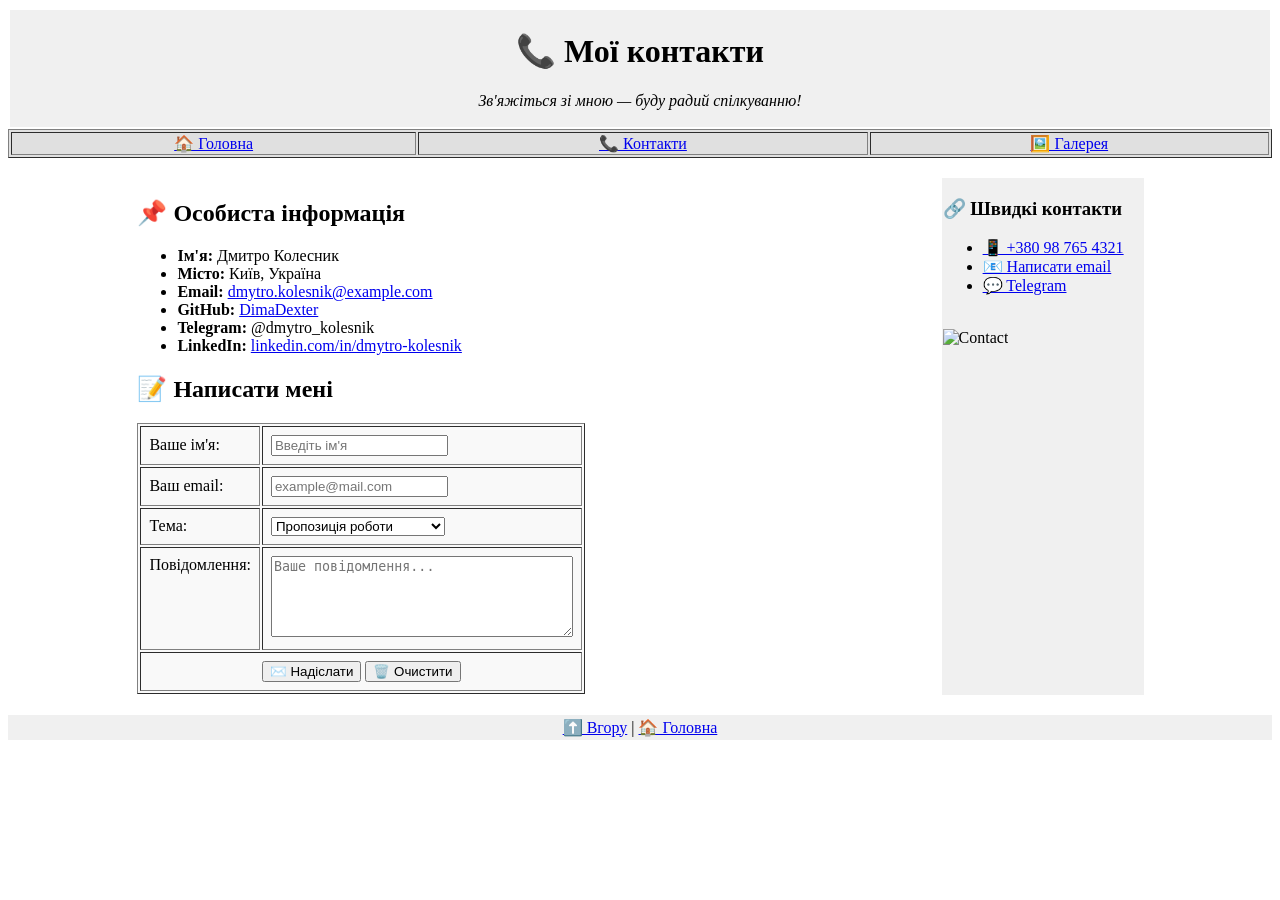
==== pages/contact.html @ ab18762d "Додано HTML сторінки та фото" ====
<!DOCTYPE html>
<html lang="uk">
<head>
    <meta charset="UTF-8">
    <title>Контакти - Дмитро Колесник</title>
</head>
<body>

    <table width="100%" border="0">
        <tr>
            <td align="center" bgcolor="#f0f0f0">
                <h1 id="page-title">📞 Мої контакти</h1>
                <p><em>Зв'яжіться зі мною — буду радий спілкуванню!</em></p>
            </td>
        </tr>
    </table>

    <!-- Навігація -->
    <table width="100%" border="1" bgcolor="#e0e0e0">
        <tr>
            <td align="center"><a href="../index.html">🏠 Головна</a></td>
            <td align="center"><a href="contact.html">📞 Контакти</a></td>
            <td align="center"><a href="gallery.html">🖼️ Галерея</a></td>
        </tr>
    </table>

    <br>

    <table width="80%" align="center" border="0">
        <tr>
            <td valign="top">
                <h2 class="contact-header">📌 Особиста інформація</h2>
                <ul id="personal-info">
                    <li><strong>Ім'я:</strong> Дмитро Колесник</li>
                    <li><strong>Місто:</strong> Київ, Україна</li>
                    <li><strong>Email:</strong> <a href="mailto:dmytro.kolesnik@example.com">dmytro.kolesnik@example.com</a></li>
                    <li><strong>GitHub:</strong> <a href="https://github.com/DimaDexter" target="_blank">DimaDexter</a></li>
                    <li><strong>Telegram:</strong> @dmytro_kolesnik</li>
                    <li><strong>LinkedIn:</strong> <a href="#">linkedin.com/in/dmytro-kolesnik</a></li>
                </ul>

                <h2 class="contact-header">📝 Написати мені</h2>
                <form id="contact-form" method="get">
                    <table border="1" cellpadding="8" bgcolor="#f9f9f9">
                        <tr>
                            <td><label for="name">Ваше ім'я:</label></td>
                            <td><input type="text" id="name" name="name" placeholder="Введіть ім'я" required></td>
                        </tr>
                        <tr>
                            <td><label for="email">Ваш email:</label></td>
                            <td><input type="email" id="email" name="email" placeholder="example@mail.com" required></td>
                        </tr>
                        <tr>
                            <td><label for="topic">Тема:</label></td>
                            <td>
                                <select id="topic" name="topic">
                                    <option value="job">Пропозиція роботи</option>
                                    <option value="project">Співпраця над проєктом</option>
                                    <option value="question">Питання</option>
                                    <option value="other">Інше</option>
                                </select>
                            </td>
                        </tr>
                        <tr>
                            <td valign="top"><label for="message">Повідомлення:</label></td>
                            <td><textarea id="message" name="message" rows="5" cols="35" placeholder="Ваше повідомлення..."></textarea></td>
                        </tr>
                        <tr>
                            <td colspan="2" align="center">
                                <button type="submit" id="submit-btn">✉️ Надіслати</button>
                                <button type="reset">🗑️ Очистити</button>
                            </td>
                        </tr>
                    </table>
                </form>
            </td>

            <!-- Бокова колонка з контактами -->
            <td width="200" valign="top" bgcolor="#f0f0f0">
                <h3 class="sidebar-title">🔗 Швидкі контакти</h3>
                <ul id="quick-contacts">
                    <li><a href="tel:+380987654321">📱 +380 98 765 4321</a></li>
                    <li><a href="mailto:dmytro.kolesnik@example.com">📧 Написати email</a></li>
                    <li><a href="https://t.me/dmytro_kolesnik" target="_blank">💬 Telegram</a></li>
                </ul>
                <br>
                <img src="../photo/contact-icon.jpg" alt="Contact" width="150">
            </td>
        </tr>
    </table>

    <br>
    <table width="100%" border="0" bgcolor="#f0f0f0">
        <tr>
            <td align="center">
                <a href="#page-title">⬆️ Вгору</a> | <a href="../index.html">🏠 Головна</a>
            </td>
        </tr>
    </table>

</body>
</html>
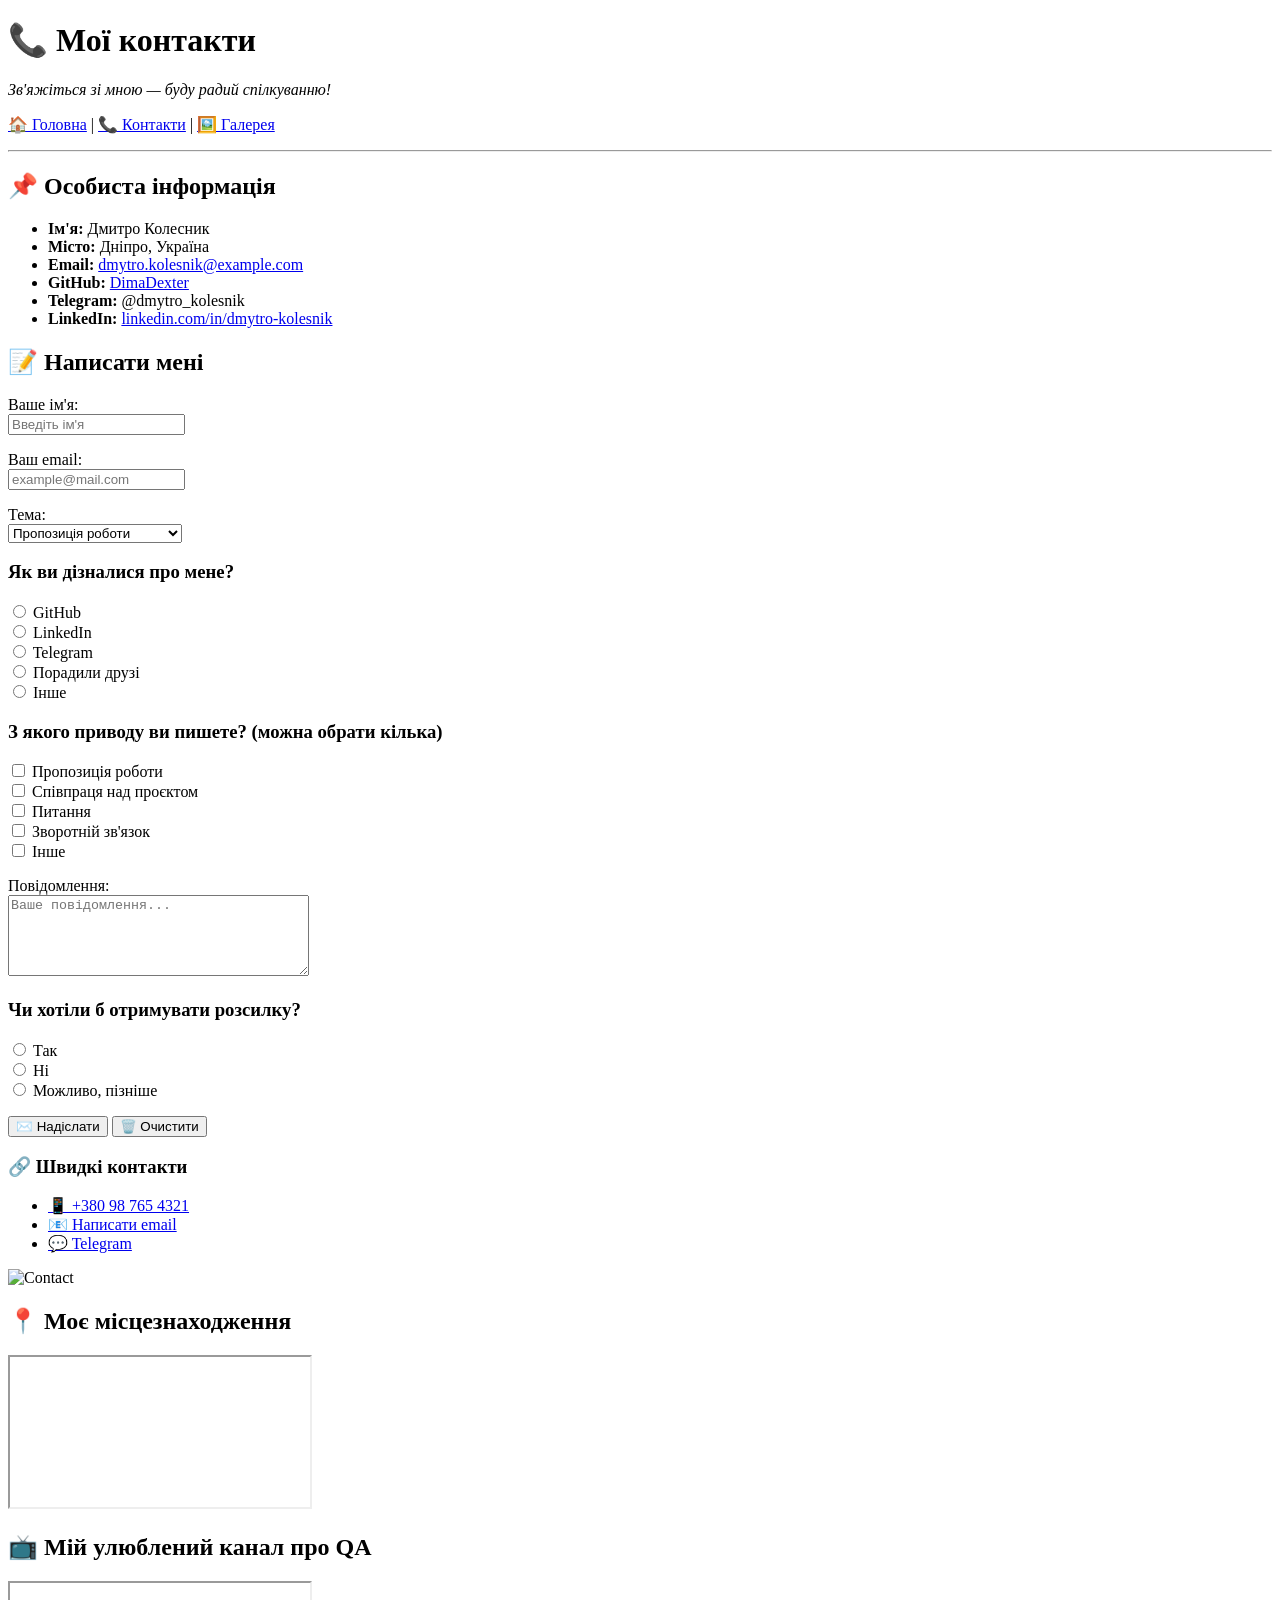
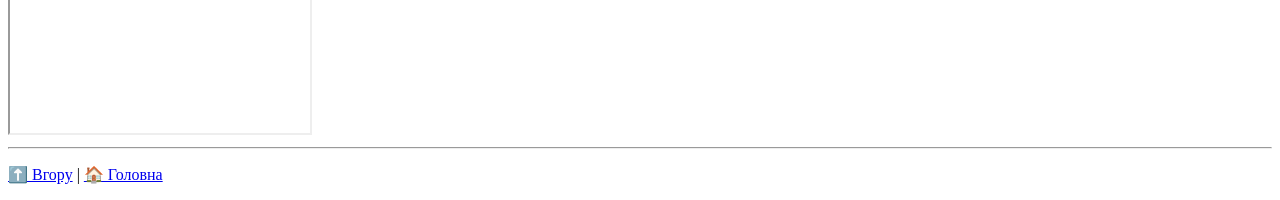
==== commit 8c2d0dee: "Оновлено HTML файли: додано радіокнопки, чекбокси, iframe, карту Дніпра" ====
--- a/pages/contact.html
+++ b/pages/contact.html
@@ -6,97 +6,101 @@
 </head>
 <body>
 
-    <table width="100%" border="0">
-        <tr>
-            <td align="center" bgcolor="#f0f0f0">
-                <h1 id="page-title">📞 Мої контакти</h1>
-                <p><em>Зв'яжіться зі мною — буду радий спілкуванню!</em></p>
-            </td>
-        </tr>
-    </table>
+    <h1>📞 Мої контакти</h1>
+    <p><em>Зв'яжіться зі мною — буду радий спілкуванню!</em></p>
 
-    <!-- Навігація -->
-    <table width="100%" border="1" bgcolor="#e0e0e0">
-        <tr>
-            <td align="center"><a href="../index.html">🏠 Головна</a></td>
-            <td align="center"><a href="contact.html">📞 Контакти</a></td>
-            <td align="center"><a href="gallery.html">🖼️ Галерея</a></td>
-        </tr>
-    </table>
+    <p>
+        <a href="../index.html">🏠 Головна</a> |
+        <a href="contact.html">📞 Контакти</a> |
+        <a href="gallery.html">🖼️ Галерея</a>
+    </p>
 
-    <br>
+    <hr>
 
-    <table width="80%" align="center" border="0">
-        <tr>
-            <td valign="top">
-                <h2 class="contact-header">📌 Особиста інформація</h2>
-                <ul id="personal-info">
-                    <li><strong>Ім'я:</strong> Дмитро Колесник</li>
-                    <li><strong>Місто:</strong> Київ, Україна</li>
-                    <li><strong>Email:</strong> <a href="mailto:dmytro.kolesnik@example.com">dmytro.kolesnik@example.com</a></li>
-                    <li><strong>GitHub:</strong> <a href="https://github.com/DimaDexter" target="_blank">DimaDexter</a></li>
-                    <li><strong>Telegram:</strong> @dmytro_kolesnik</li>
-                    <li><strong>LinkedIn:</strong> <a href="#">linkedin.com/in/dmytro-kolesnik</a></li>
-                </ul>
+    <h2>📌 Особиста інформація</h2>
+    <ul>
+        <li><strong>Ім'я:</strong> Дмитро Колесник</li>
+        <li><strong>Місто:</strong> Дніпро, Україна</li>
+        <li><strong>Email:</strong> <a href="mailto:dmytro.kolesnik@example.com">dmytro.kolesnik@example.com</a></li>
+        <li><strong>GitHub:</strong> <a href="https://github.com/DimaDexter" target="_blank">DimaDexter</a></li>
+        <li><strong>Telegram:</strong> @dmytro_kolesnik</li>
+        <li><strong>LinkedIn:</strong> <a href="#">linkedin.com/in/dmytro-kolesnik</a></li>
+    </ul>
 
-                <h2 class="contact-header">📝 Написати мені</h2>
-                <form id="contact-form" method="get">
-                    <table border="1" cellpadding="8" bgcolor="#f9f9f9">
-                        <tr>
-                            <td><label for="name">Ваше ім'я:</label></td>
-                            <td><input type="text" id="name" name="name" placeholder="Введіть ім'я" required></td>
-                        </tr>
-                        <tr>
-                            <td><label for="email">Ваш email:</label></td>
-                            <td><input type="email" id="email" name="email" placeholder="example@mail.com" required></td>
-                        </tr>
-                        <tr>
-                            <td><label for="topic">Тема:</label></td>
-                            <td>
-                                <select id="topic" name="topic">
-                                    <option value="job">Пропозиція роботи</option>
-                                    <option value="project">Співпраця над проєктом</option>
-                                    <option value="question">Питання</option>
-                                    <option value="other">Інше</option>
-                                </select>
-                            </td>
-                        </tr>
-                        <tr>
-                            <td valign="top"><label for="message">Повідомлення:</label></td>
-                            <td><textarea id="message" name="message" rows="5" cols="35" placeholder="Ваше повідомлення..."></textarea></td>
-                        </tr>
-                        <tr>
-                            <td colspan="2" align="center">
-                                <button type="submit" id="submit-btn">✉️ Надіслати</button>
-                                <button type="reset">🗑️ Очистити</button>
-                            </td>
-                        </tr>
-                    </table>
-                </form>
-            </td>
+    <h2>📝 Написати мені</h2>
+    <form method="get">
+        <p>
+            <label for="name">Ваше ім'я:</label><br>
+            <input type="text" name="name" placeholder="Введіть ім'я" required>
+        </p>
+        <p>
+            <label for="email">Ваш email:</label><br>
+            <input type="email" name="email" placeholder="example@mail.com" required>
+        </p>
+        <p>
+            <label for="topic">Тема:</label><br>
+            <select name="topic">
+                <option value="job">Пропозиція роботи</option>
+                <option value="project">Співпраця над проєктом</option>
+                <option value="question">Питання</option>
+                <option value="other">Інше</option>
+            </select>
+        </p>
 
-            <!-- Бокова колонка з контактами -->
-            <td width="200" valign="top" bgcolor="#f0f0f0">
-                <h3 class="sidebar-title">🔗 Швидкі контакти</h3>
-                <ul id="quick-contacts">
-                    <li><a href="tel:+380987654321">📱 +380 98 765 4321</a></li>
-                    <li><a href="mailto:dmytro.kolesnik@example.com">📧 Написати email</a></li>
-                    <li><a href="https://t.me/dmytro_kolesnik" target="_blank">💬 Telegram</a></li>
-                </ul>
-                <br>
-                <img src="../photo/contact-icon.jpg" alt="Contact" width="150">
-            </td>
-        </tr>
-    </table>
+        <h3>Як ви дізналися про мене?</h3>
+        <p>
+            <input type="radio" name="how_know" value="github"> GitHub<br>
+            <input type="radio" name="how_know" value="linkedin"> LinkedIn<br>
+            <input type="radio" name="how_know" value="telegram"> Telegram<br>
+            <input type="radio" name="how_know" value="friend"> Порадили друзі<br>
+            <input type="radio" name="how_know" value="other"> Інше
+        </p>
 
-    <br>
-    <table width="100%" border="0" bgcolor="#f0f0f0">
-        <tr>
-            <td align="center">
-                <a href="#page-title">⬆️ Вгору</a> | <a href="../index.html">🏠 Головна</a>
-            </td>
-        </tr>
-    </table>
+        <h3>З якого приводу ви пишете? (можна обрати кілька)</h3>
+        <p>
+            <input type="checkbox" name="reason" value="job"> Пропозиція роботи<br>
+            <input type="checkbox" name="reason" value="project"> Співпраця над проєктом<br>
+            <input type="checkbox" name="reason" value="question"> Питання<br>
+            <input type="checkbox" name="reason" value="feedback"> Зворотній зв'язок<br>
+            <input type="checkbox" name="reason" value="other"> Інше
+        </p>
+
+        <p>
+            <label for="message">Повідомлення:</label><br>
+            <textarea name="message" rows="5" cols="35" placeholder="Ваше повідомлення..."></textarea>
+        </p>
+
+        <h3>Чи хотіли б отримувати розсилку?</h3>
+        <p>
+            <input type="radio" name="newsletter" value="yes"> Так<br>
+            <input type="radio" name="newsletter" value="no"> Ні<br>
+            <input type="radio" name="newsletter" value="later"> Можливо, пізніше
+        </p>
+
+        <p>
+            <button type="submit">✉️ Надіслати</button>
+            <button type="reset">🗑️ Очистити</button>
+        </p>
+    </form>
+
+    <h3>🔗 Швидкі контакти</h3>
+    <ul>
+        <li><a href="tel:+380987654321">📱 +380 98 765 4321</a></li>
+        <li><a href="mailto:dmytro.kolesnik@example.com">📧 Написати email</a></li>
+        <li><a href="https://t.me/dmytro_kolesnik" target="_blank">💬 Telegram</a></li>
+    </ul>
+
+    <img src="../photo/contact-icon.jpg" alt="Contact">
+
+    <h2>📍 Моє місцезнаходження</h2>
+    <iframe src="https://www.google.com/maps/embed?pb=!1m18!1m12!1m3!1d21170.80326709746!2d34.97348633906228!3d48.462208991289556!2m3!1f0!2f0!3f0!3m2!1i1024!2i768!4f13.1!3m3!1m2!1s0x40dbe303fd048d1d%3A0x7e1c0cc82ccd77f1!2z0JTQvdGW0L_RgNC-0L8sINCU0L3RltC_0YDQvtC_0LXRgtGA0L7QstGB0YzQutCwINC-0LHQu9Cw0YHRgtGMLCDQo9C60YDQsNGX0L3QsA!5e0!3m2!1suk!2sua!4v1710000000000!5m2!1suk!2sua" title="Карта Дніпра"></iframe>
+
+    <h2>📺 Мій улюблений канал про QA</h2>
+    <iframe src="https://www.youtube.com/embed/dQw4w9WgXcQ" title="QA YouTube канал"></iframe>
+
+    <hr>
+
+    <p><a href="#">⬆️ Вгору</a> | <a href="../index.html">🏠 Головна</a></p>
 
 </body>
 </html>
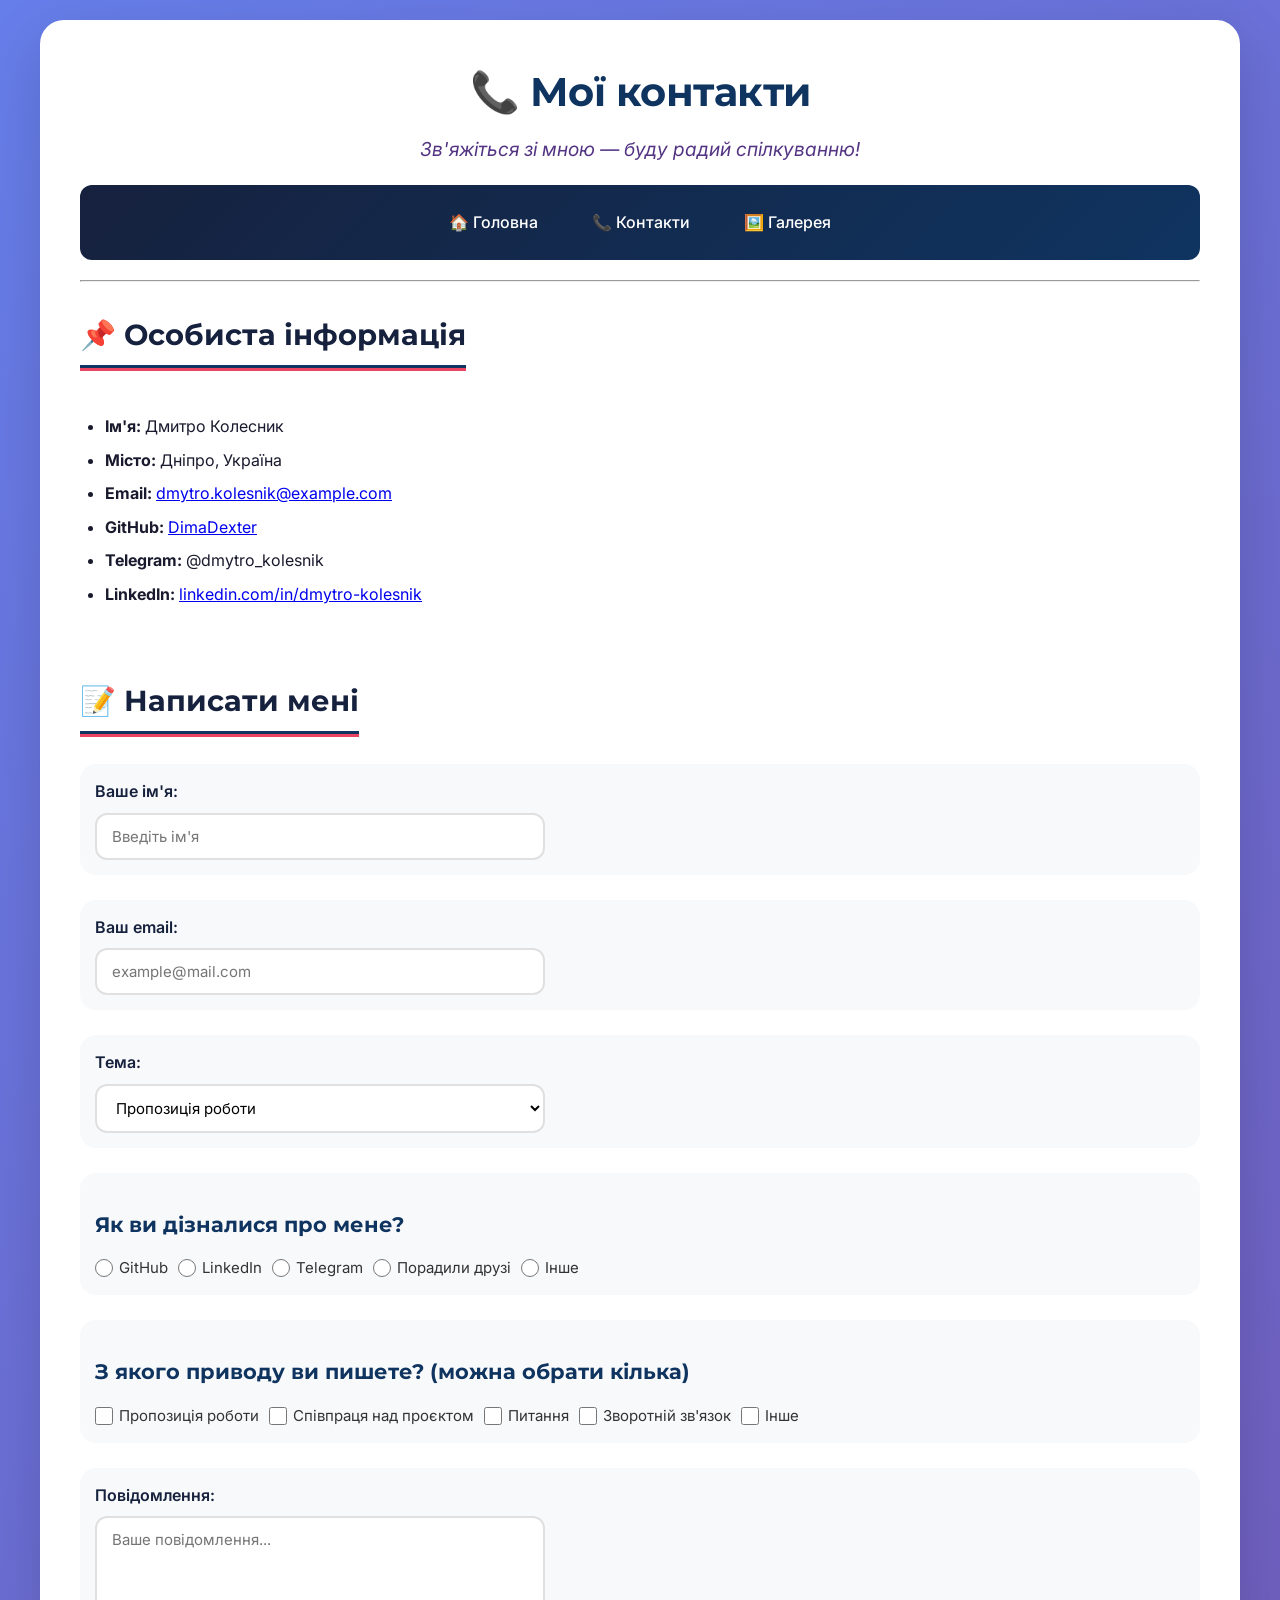
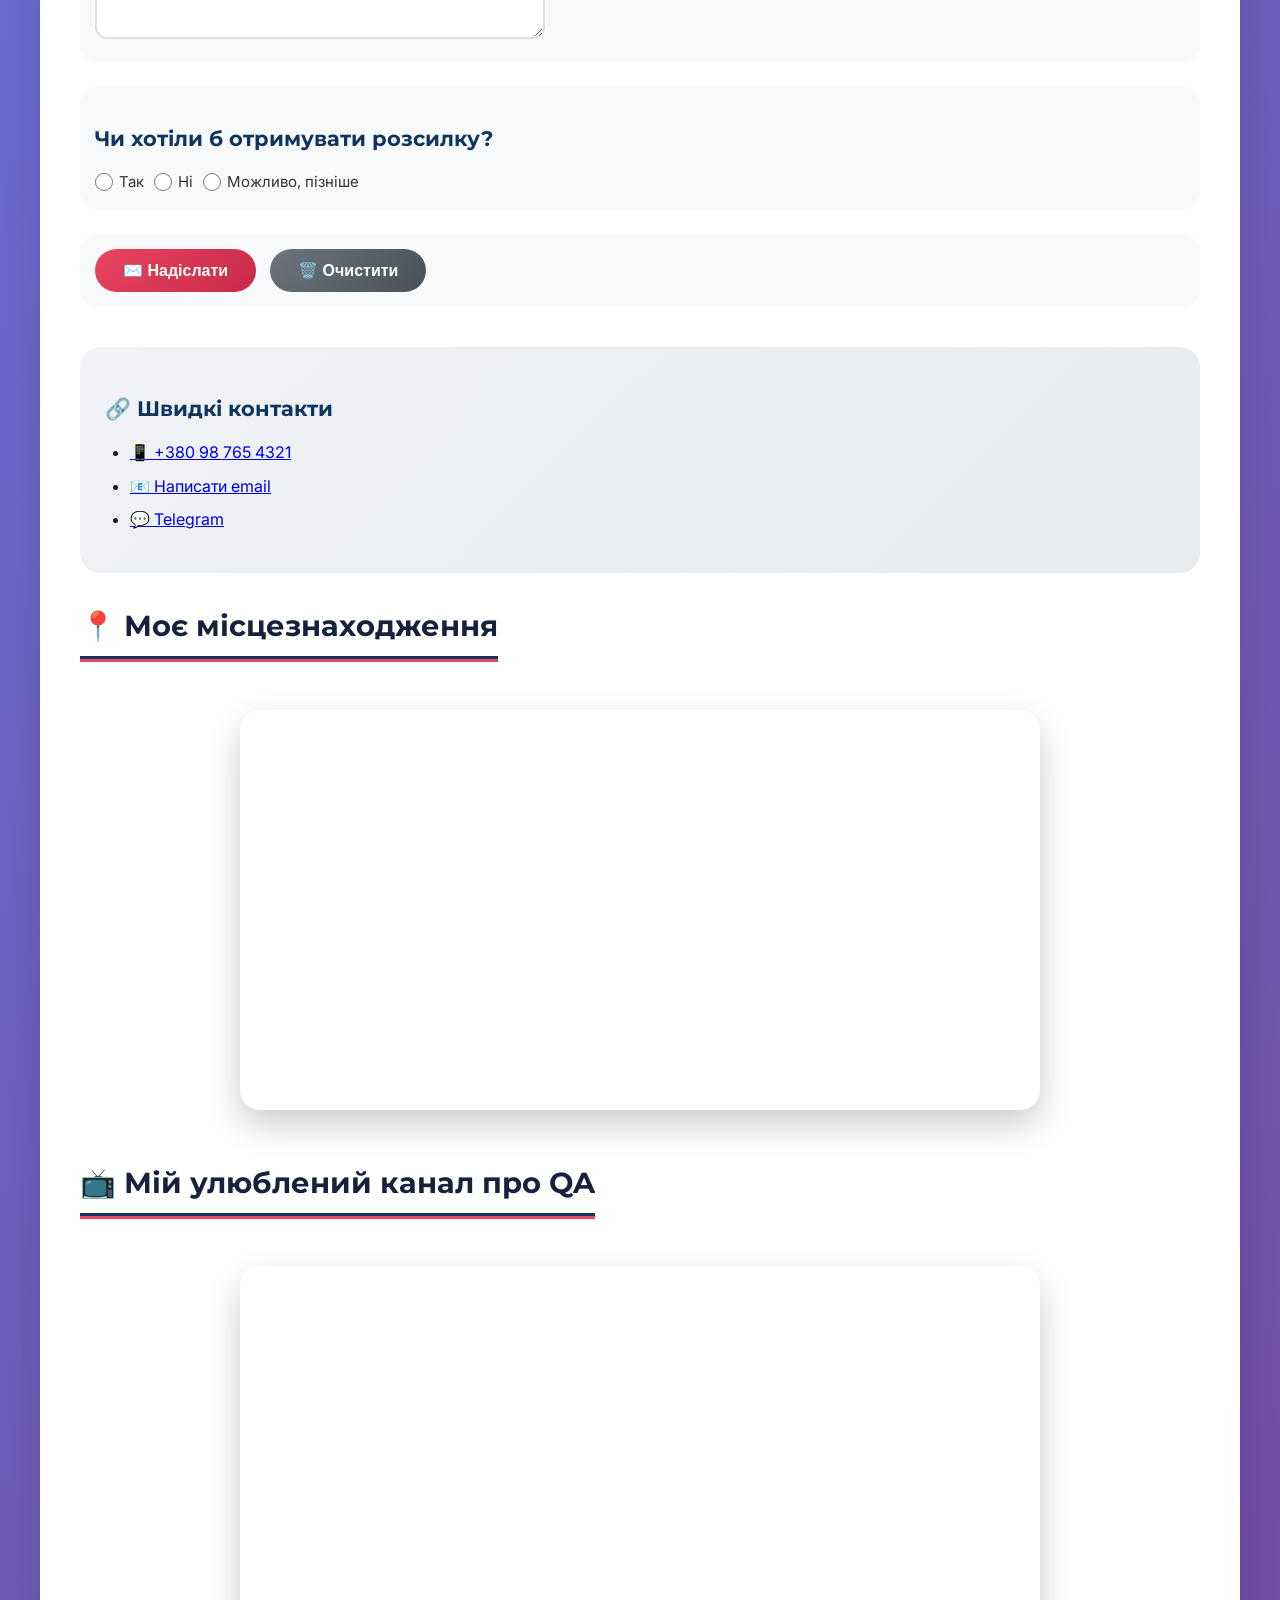
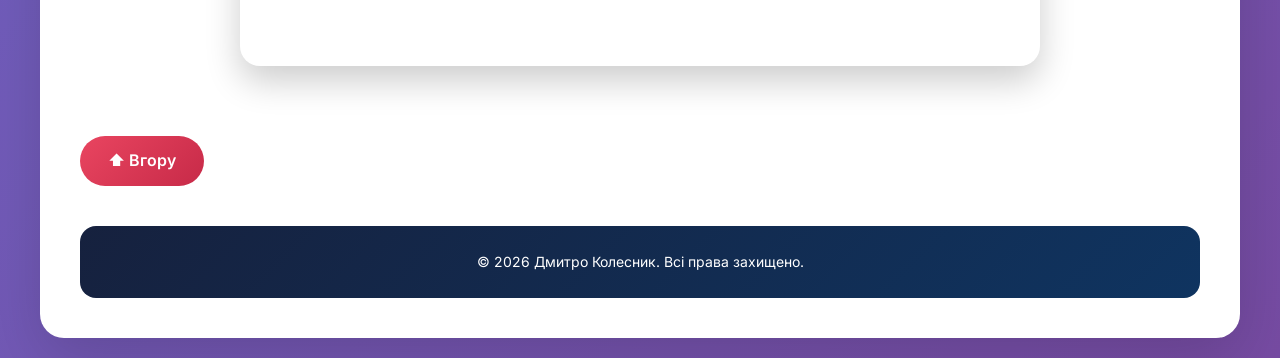
==== commit 1471bda0: "Додано CSS стилі: анімація привітання, красиві відео/карти, сучасний дизайн" ====
--- a/pages/contact.html
+++ b/pages/contact.html
@@ -3,104 +3,143 @@
 <head>
     <meta charset="UTF-8">
     <title>Контакти - Дмитро Колесник</title>
+    <link rel="stylesheet" href="../styles.css">
 </head>
 <body>
 
+<div class="preloader" id="preloader">
+    <div class="welcome-card">
+        <div class="emoji">📞</div>
+        <h2>Дмитро Колесник</h2>
+        <p>зв'яжись зі мною!</p>
+        <div class="emoji">💬✨📱</div>
+    </div>
+</div>
+
+<div class="container" id="contact-container">
     <h1>📞 Мої контакти</h1>
-    <p><em>Зв'яжіться зі мною — буду радий спілкуванню!</em></p>
+    <p class="subtitle"><em>Зв'яжіться зі мною — буду радий спілкуванню!</em></p>
 
-    <p>
-        <a href="../index.html">🏠 Головна</a> |
-        <a href="contact.html">📞 Контакти</a> |
-        <a href="gallery.html">🖼️ Галерея</a>
-    </p>
+    <div class="nav-menu" id="contact-nav">
+        <a href="../index.html" class="nav-link">🏠 Головна</a>
+        <a href="contact.html" class="nav-link">📞 Контакти</a>
+        <a href="gallery.html" class="nav-link">🖼️ Галерея</a>
+    </div>
 
     <hr>
 
-    <h2>📌 Особиста інформація</h2>
-    <ul>
-        <li><strong>Ім'я:</strong> Дмитро Колесник</li>
-        <li><strong>Місто:</strong> Дніпро, Україна</li>
-        <li><strong>Email:</strong> <a href="mailto:dmytro.kolesnik@example.com">dmytro.kolesnik@example.com</a></li>
-        <li><strong>GitHub:</strong> <a href="https://github.com/DimaDexter" target="_blank">DimaDexter</a></li>
-        <li><strong>Telegram:</strong> @dmytro_kolesnik</li>
-        <li><strong>LinkedIn:</strong> <a href="#">linkedin.com/in/dmytro-kolesnik</a></li>
-    </ul>
+    <div class="section" id="personal-info-section">
+        <h2>📌 Особиста інформація</h2>
+        <ul id="personal-info" class="personal-list">
+            <li><strong>Ім'я:</strong> Дмитро Колесник</li>
+            <li><strong>Місто:</strong> Дніпро, Україна</li>
+            <li><strong>Email:</strong> <a href="mailto:dmytro.kolesnik@example.com">dmytro.kolesnik@example.com</a></li>
+            <li><strong>GitHub:</strong> <a href="https://github.com/DimaDexter" target="_blank">DimaDexter</a></li>
+            <li><strong>Telegram:</strong> @dmytro_kolesnik</li>
+            <li><strong>LinkedIn:</strong> <a href="#">linkedin.com/in/dmytro-kolesnik</a></li>
+        </ul>
+    </div>
 
-    <h2>📝 Написати мені</h2>
-    <form method="get">
-        <p>
-            <label for="name">Ваше ім'я:</label><br>
-            <input type="text" name="name" placeholder="Введіть ім'я" required>
-        </p>
-        <p>
-            <label for="email">Ваш email:</label><br>
-            <input type="email" name="email" placeholder="example@mail.com" required>
-        </p>
-        <p>
-            <label for="topic">Тема:</label><br>
-            <select name="topic">
-                <option value="job">Пропозиція роботи</option>
-                <option value="project">Співпраця над проєктом</option>
-                <option value="question">Питання</option>
-                <option value="other">Інше</option>
-            </select>
-        </p>
+    <div class="section" id="contact-form-section">
+        <h2>📝 Написати мені</h2>
+        <form method="get" id="main-form">
+            <div class="form-group">
+                <label for="name">Ваше ім'я:</label>
+                <input type="text" name="name" id="name" placeholder="Введіть ім'я" required>
+            </div>
+            <div class="form-group">
+                <label for="email">Ваш email:</label>
+                <input type="email" name="email" id="email" placeholder="example@mail.com" required>
+            </div>
+            <div class="form-group">
+                <label for="topic">Тема:</label>
+                <select name="topic" id="topic">
+                    <option value="job">Пропозиція роботи</option>
+                    <option value="project">Співпраця над проєктом</option>
+                    <option value="question">Питання</option>
+                    <option value="other">Інше</option>
+                </select>
+            </div>
 
-        <h3>Як ви дізналися про мене?</h3>
-        <p>
-            <input type="radio" name="how_know" value="github"> GitHub<br>
-            <input type="radio" name="how_know" value="linkedin"> LinkedIn<br>
-            <input type="radio" name="how_know" value="telegram"> Telegram<br>
-            <input type="radio" name="how_know" value="friend"> Порадили друзі<br>
-            <input type="radio" name="how_know" value="other"> Інше
-        </p>
+            <div class="form-group" id="how-know-group">
+                <h3>Як ви дізналися про мене?</h3>
+                <div class="radio-group">
+                    <div><input type="radio" name="how_know" value="github" id="how-github"> <label for="how-github">GitHub</label></div>
+                    <div><input type="radio" name="how_know" value="linkedin" id="how-linkedin"> <label for="how-linkedin">LinkedIn</label></div>
+                    <div><input type="radio" name="how_know" value="telegram" id="how-telegram"> <label for="how-telegram">Telegram</label></div>
+                    <div><input type="radio" name="how_know" value="friend" id="how-friend"> <label for="how-friend">Порадили друзі</label></div>
+                    <div><input type="radio" name="how_know" value="other" id="how-other"> <label for="how-other">Інше</label></div>
+                </div>
+            </div>
 
-        <h3>З якого приводу ви пишете? (можна обрати кілька)</h3>
-        <p>
-            <input type="checkbox" name="reason" value="job"> Пропозиція роботи<br>
-            <input type="checkbox" name="reason" value="project"> Співпраця над проєктом<br>
-            <input type="checkbox" name="reason" value="question"> Питання<br>
-            <input type="checkbox" name="reason" value="feedback"> Зворотній зв'язок<br>
-            <input type="checkbox" name="reason" value="other"> Інше
-        </p>
+            <div class="form-group" id="reason-group">
+                <h3>З якого приводу ви пишете? (можна обрати кілька)</h3>
+                <div class="checkbox-group">
+                    <div><input type="checkbox" name="reason" value="job" id="reason-job"> <label for="reason-job">Пропозиція роботи</label></div>
+                    <div><input type="checkbox" name="reason" value="project" id="reason-project"> <label for="reason-project">Співпраця над проєктом</label></div>
+                    <div><input type="checkbox" name="reason" value="question" id="reason-question"> <label for="reason-question">Питання</label></div>
+                    <div><input type="checkbox" name="reason" value="feedback" id="reason-feedback"> <label for="reason-feedback">Зворотній зв'язок</label></div>
+                    <div><input type="checkbox" name="reason" value="other" id="reason-other"> <label for="reason-other">Інше</label></div>
+                </div>
+            </div>
 
-        <p>
-            <label for="message">Повідомлення:</label><br>
-            <textarea name="message" rows="5" cols="35" placeholder="Ваше повідомлення..."></textarea>
-        </p>
+            <div class="form-group">
+                <label for="message">Повідомлення:</label>
+                <textarea name="message" id="message" rows="5" cols="35" placeholder="Ваше повідомлення..."></textarea>
+            </div>
 
-        <h3>Чи хотіли б отримувати розсилку?</h3>
-        <p>
-            <input type="radio" name="newsletter" value="yes"> Так<br>
-            <input type="radio" name="newsletter" value="no"> Ні<br>
-            <input type="radio" name="newsletter" value="later"> Можливо, пізніше
-        </p>
+            <div class="form-group" id="newsletter-group">
+                <h3>Чи хотіли б отримувати розсилку?</h3>
+                <div class="radio-group">
+                    <div><input type="radio" name="newsletter" value="yes" id="news-yes"> <label for="news-yes">Так</label></div>
+                    <div><input type="radio" name="newsletter" value="no" id="news-no"> <label for="news-no">Ні</label></div>
+                    <div><input type="radio" name="newsletter" value="later" id="news-later"> <label for="news-later">Можливо, пізніше</label></div>
+                </div>
+            </div>
 
-        <p>
-            <button type="submit">✉️ Надіслати</button>
-            <button type="reset">🗑️ Очистити</button>
-        </p>
-    </form>
+            <div class="form-group">
+                <button type="submit" id="submit-btn">✉️ Надіслати</button>
+                <button type="reset" id="reset-btn">🗑️ Очистити</button>
+            </div>
+        </form>
+    </div>
 
-    <h3>🔗 Швидкі контакти</h3>
-    <ul>
-        <li><a href="tel:+380987654321">📱 +380 98 765 4321</a></li>
-        <li><a href="mailto:dmytro.kolesnik@example.com">📧 Написати email</a></li>
-        <li><a href="https://t.me/dmytro_kolesnik" target="_blank">💬 Telegram</a></li>
-    </ul>
+    <div class="sidebar" id="quick-contacts-sidebar">
+        <h3>🔗 Швидкі контакти</h3>
+        <ul id="quick-contacts" class="quick-list">
+            <li><a href="tel:+380987654321">📱 +380 98 765 4321</a></li>
+            <li><a href="mailto:dmytro.kolesnik@example.com">📧 Написати email</a></li>
+            <li><a href="https://t.me/dmytro_kolesnik" target="_blank">💬 Telegram</a></li>
+        </ul>
+    </div>
 
-    <img src="../photo/contact-icon.jpg" alt="Contact">
+    <div class="section" id="location-section">
+        <h2>📍 Моє місцезнаходження</h2>
+        <div class="map-wrapper">
+            <iframe src="https://www.google.com/maps/embed?pb=!1m18!1m12!1m3!1d21170.80326709746!2d34.97348633906228!3d48.462208991289556!2m3!1f0!2f0!3f0!3m2!1i1024!2i768!4f13.1!3m3!1m2!1s0x40dbe303fd048d1d%3A0x7e1c0cc82ccd77f1!2z0JTQvdGW0L_RgNC-0L8sINCU0L3RltC_0YDQvtC_0LXRgtGA0L7QstGB0YzQutCwINC-0LHQu9Cw0YHRgtGMLCDQo9C60YDQsNGX0L3QsA!5e0!3m2!1suk!2sua!4v1710000000000!5m2!1suk!2sua" title="Карта Дніпра" allowfullscreen="" loading="lazy" referrerpolicy="no-referrer-when-downgrade"></iframe>
+        </div>
 
-    <h2>📍 Моє місцезнаходження</h2>
-    <iframe src="https://www.google.com/maps/embed?pb=!1m18!1m12!1m3!1d21170.80326709746!2d34.97348633906228!3d48.462208991289556!2m3!1f0!2f0!3f0!3m2!1i1024!2i768!4f13.1!3m3!1m2!1s0x40dbe303fd048d1d%3A0x7e1c0cc82ccd77f1!2z0JTQvdGW0L_RgNC-0L8sINCU0L3RltC_0YDQvtC_0LXRgtGA0L7QstGB0YzQutCwINC-0LHQu9Cw0YHRgtGMLCDQo9C60YDQsNGX0L3QsA!5e0!3m2!1suk!2sua!4v1710000000000!5m2!1suk!2sua" title="Карта Дніпра"></iframe>
+        <h2>📺 Мій улюблений канал про QA</h2>
+        <div class="video-wrapper">
+            <iframe src="https://www.youtube.com/embed/dQw4w9WgXcQ" title="QA YouTube канал" allow="accelerometer; autoplay; clipboard-write; encrypted-media; gyroscope; picture-in-picture" allowfullscreen></iframe>
+        </div>
+    </div>
 
-    <h2>📺 Мій улюблений канал про QA</h2>
-    <iframe src="https://www.youtube.com/embed/dQw4w9WgXcQ" title="QA YouTube канал"></iframe>
+    <a href="#contact-container" class="btn-up" id="up-button">⬆️ Вгору</a>
 
-    <hr>
+    <div class="footer" id="contact-footer">
+        <p>© 2026 Дмитро Колесник. Всі права захищено.</p>
+    </div>
+</div>
 
-    <p><a href="#">⬆️ Вгору</a> | <a href="../index.html">🏠 Головна</a></p>
+<script>
+    setTimeout(function() {
+        var preloader = document.getElementById('preloader');
+        if (preloader) {
+            preloader.style.display = 'none';
+        }
+    }, 3600);
+</script>
 
 </body>
 </html>
--- a/styles.css
+++ b/styles.css
@@ -0,0 +1,761 @@
+/* Підключення шрифтів Google Fonts */
+@import url('https://fonts.googleapis.com/css2?family=Inter:opsz,wght@14..32,300;14..32,400;14..32,600;14..32,700&family=Montserrat:wght@400;500;600;700&family=Poppins:wght@300;400;500;600;700&display=swap');
+
+/* ========== Глобальні стилі ========== */
+* {
+    margin: 0;
+    padding: 0;
+    box-sizing: border-box;
+}
+
+body {
+    font-family: 'Inter', sans-serif;
+    font-size: 16px;
+    line-height: 1.6;
+    color: #1a1a2e;
+    background: linear-gradient(135deg, #667eea 0%, #764ba2 100%);
+    min-height: 100vh;
+    padding: 20px;
+}
+
+/* ========== АНІМАЦІЯ ПРИВІТАННЯ ПЕРЕД ЗАВАНТАЖЕННЯМ ========== */
+.preloader {
+    position: fixed;
+    top: 0;
+    left: 0;
+    width: 100%;
+    height: 100%;
+    background: linear-gradient(135deg, #0f3460 0%, #e94560 100%);
+    display: flex;
+    justify-content: center;
+    align-items: center;
+    z-index: 9999;
+    animation: fadeOut 1s ease-in-out 2.5s forwards;
+}
+
+.welcome-card {
+    text-align: center;
+    background: rgba(255, 255, 255, 0.95);
+    padding: 50px 80px;
+    border-radius: 60px;
+    box-shadow: 0 25px 50px rgba(0, 0, 0, 0.3);
+    animation: bounceIn 0.8s cubic-bezier(0.68, -0.55, 0.265, 1.55);
+}
+
+.welcome-card h2 {
+    font-family: 'Montserrat', sans-serif;
+    font-size: 2.5rem;
+    color: #e94560;
+    margin-bottom: 20px;
+    animation: pulse 1.5s infinite;
+}
+
+.welcome-card p {
+    font-size: 1.8rem;
+    color: #0f3460;
+    font-weight: 600;
+}
+
+.welcome-card .emoji {
+    font-size: 4rem;
+    animation: rotate 1s ease-in-out;
+}
+
+@keyframes bounceIn {
+    0% {
+        opacity: 0;
+        transform: scale(0.3);
+    }
+    50% {
+        opacity: 1;
+        transform: scale(1.05);
+    }
+    70% {
+        transform: scale(0.9);
+    }
+    100% {
+        transform: scale(1);
+    }
+}
+
+@keyframes pulse {
+    0%, 100% {
+        transform: scale(1);
+    }
+    50% {
+        transform: scale(1.05);
+    }
+}
+
+@keyframes rotate {
+    0% {
+        transform: rotate(0deg);
+    }
+    100% {
+        transform: rotate(360deg);
+    }
+}
+
+@keyframes fadeOut {
+    0% {
+        opacity: 1;
+        visibility: visible;
+    }
+    99% {
+        opacity: 0;
+        visibility: visible;
+    }
+    100% {
+        opacity: 0;
+        visibility: hidden;
+    }
+}
+
+/* Контейнер для центрування контенту */
+.container {
+    max-width: 1200px;
+    margin: 0 auto;
+    background-color: #ffffff;
+    border-radius: 24px;
+    box-shadow: 0 20px 60px rgba(0, 0, 0, 0.15);
+    overflow: hidden;
+    padding: 40px;
+    animation: slideUp 0.6s ease-out 2.5s both;
+}
+
+@keyframes slideUp {
+    from {
+        opacity: 0;
+        transform: translateY(30px);
+    }
+    to {
+        opacity: 1;
+        transform: translateY(0);
+    }
+}
+
+/* ========== Типографіка ========== */
+h1, h2, h3, h4, .logo {
+    font-family: 'Montserrat', sans-serif;
+    font-weight: 700;
+}
+
+h1 {
+    font-size: 2.5rem;
+    color: #0f3460;
+    text-align: center;
+    margin-bottom: 10px;
+    letter-spacing: -0.5px;
+    animation: fadeInDown 0.8s ease-out;
+}
+
+@keyframes fadeInDown {
+    from {
+        opacity: 0;
+        transform: translateY(-30px);
+    }
+    to {
+        opacity: 1;
+        transform: translateY(0);
+    }
+}
+
+h1 em, .subtitle {
+    font-size: 1.2rem;
+    font-weight: 400;
+    color: #533483;
+    text-align: center;
+    display: block;
+    font-style: normal;
+}
+
+h2 {
+    font-size: 1.8rem;
+    color: #16213e;
+    margin-top: 30px;
+    margin-bottom: 20px;
+    padding-bottom: 10px;
+    border-bottom: 3px solid #e94560;
+    display: inline-block;
+    position: relative;
+    overflow: hidden;
+}
+
+h2::after {
+    content: '';
+    position: absolute;
+    bottom: 0;
+    left: -100%;
+    width: 100%;
+    height: 3px;
+    background: #0f3460;
+    animation: slideLine 0.5s ease-out 2.8s forwards;
+}
+
+@keyframes slideLine {
+    to {
+        left: 0;
+    }
+}
+
+h3 {
+    font-size: 1.3rem;
+    color: #0f3460;
+    margin-top: 20px;
+    margin-bottom: 15px;
+}
+
+/* ========== Навігація ========== */
+.nav-menu {
+    background: linear-gradient(135deg, #16213e 0%, #0f3460 100%);
+    padding: 15px;
+    text-align: center;
+    border-radius: 12px;
+    margin: 20px 0;
+    animation: fadeInUp 0.6s ease-out 2.6s both;
+}
+
+@keyframes fadeInUp {
+    from {
+        opacity: 0;
+        transform: translateY(20px);
+    }
+    to {
+        opacity: 1;
+        transform: translateY(0);
+    }
+}
+
+.nav-menu a {
+    color: #ffffff;
+    text-decoration: none;
+    font-weight: 500;
+    padding: 10px 20px;
+    margin: 0 5px;
+    border-radius: 8px;
+    transition: all 0.3s ease;
+    display: inline-block;
+    position: relative;
+}
+
+.nav-menu a::before {
+    content: '';
+    position: absolute;
+    bottom: 0;
+    left: 50%;
+    width: 0;
+    height: 2px;
+    background: #e94560;
+    transition: all 0.3s ease;
+    transform: translateX(-50%);
+}
+
+.nav-menu a:hover::before {
+    width: 80%;
+}
+
+.nav-menu a:hover {
+    background-color: #e94560;
+    transform: translateY(-3px) scale(1.05);
+}
+
+/* ========== Секції ========== */
+.section {
+    margin-bottom: 40px;
+    animation: fadeScale 0.5s ease-out forwards;
+    opacity: 0;
+}
+
+.section:nth-child(1) { animation-delay: 2.7s; }
+.section:nth-child(2) { animation-delay: 2.8s; }
+.section:nth-child(3) { animation-delay: 2.9s; }
+.section:nth-child(4) { animation-delay: 3.0s; }
+.section:nth-child(5) { animation-delay: 3.1s; }
+.section:nth-child(6) { animation-delay: 3.2s; }
+
+@keyframes fadeScale {
+    from {
+        opacity: 0;
+        transform: scale(0.95);
+    }
+    to {
+        opacity: 1;
+        transform: scale(1);
+    }
+}
+
+/* ========== Таблиця ========== */
+.skills-table {
+    width: 100%;
+    border-collapse: collapse;
+    background-color: #ffffff;
+    border-radius: 16px;
+    overflow: hidden;
+    box-shadow: 0 2px 10px rgba(0, 0, 0, 0.05);
+    transition: transform 0.3s;
+}
+
+.skills-table:hover {
+    transform: translateY(-5px);
+    box-shadow: 0 10px 30px rgba(0, 0, 0, 0.1);
+}
+
+.skills-table th {
+    background: linear-gradient(135deg, #0f3460 0%, #16213e 100%);
+    color: white;
+    padding: 12px;
+    font-weight: 600;
+    text-align: center;
+}
+
+.skills-table td {
+    padding: 10px;
+    border-bottom: 1px solid #e0e0e0;
+    text-align: center;
+}
+
+.skills-table tr {
+    transition: all 0.3s;
+}
+
+.skills-table tr:hover {
+    background-color: #f0f2f5;
+    transform: scale(1.02);
+}
+
+/* ========== Картинки ========== */
+.profile-img {
+    border-radius: 50%;
+    width: 200px;
+    height: 200px;
+    object-fit: cover;
+    border: 4px solid #e94560;
+    box-shadow: 0 5px 20px rgba(0, 0, 0, 0.1);
+    display: block;
+    margin: 0 auto 15px;
+    transition: all 0.4s;
+}
+
+.profile-img:hover {
+    transform: scale(1.05) rotate(5deg);
+    border-color: #0f3460;
+    box-shadow: 0 15px 40px rgba(0, 0, 0, 0.2);
+}
+
+/* ========== ФОРМИ - ВИПРАВЛЕНО ========== */
+.form-group {
+    margin-bottom: 25px;
+    padding: 15px;
+    background: #f8f9fa;
+    border-radius: 16px;
+    transition: all 0.3s;
+}
+
+.form-group:hover {
+    background: #ffffff;
+    box-shadow: 0 5px 20px rgba(0, 0, 0, 0.05);
+}
+
+.form-group label {
+    font-weight: 600;
+    color: #16213e;
+    display: block;
+    margin-bottom: 8px;
+}
+
+/* Стилі для радіокнопок та чекбоксів - В ОДИН РЯДОК */
+.radio-group, .checkbox-group {
+    display: flex;
+    flex-wrap: wrap;
+    gap: 10px;
+    align-items: center;
+    margin-top: 10px;
+}
+
+.radio-group input, .checkbox-group input {
+    margin: 0;
+    width: 18px;
+    height: 18px;
+    cursor: pointer;
+}
+
+.radio-group label, .checkbox-group label {
+    display: inline-flex;
+    align-items: center;
+    gap: 6px;
+    font-weight: normal;
+    margin: 0;
+    cursor: pointer;
+    font-size: 15px;
+    color: #333;
+}
+
+.radio-group div, .checkbox-group div {
+    display: inline-flex;
+    align-items: center;
+    gap: 6px;
+}
+
+/* Альтернативний варіант - через display inline-block */
+.radio-inline, .checkbox-inline {
+    display: inline-flex;
+    align-items: center;
+    gap: 8px;
+    margin-right: 25px;
+    margin-bottom: 10px;
+}
+
+.radio-inline input, .checkbox-inline input {
+    width: 18px;
+    height: 18px;
+    margin: 0;
+    cursor: pointer;
+}
+
+.radio-inline label, .checkbox-inline label {
+    margin: 0;
+    cursor: pointer;
+    font-weight: normal;
+}
+
+/* Поля вводу */
+input[type="text"],
+input[type="email"],
+select,
+textarea {
+    width: 100%;
+    max-width: 450px;
+    padding: 12px 15px;
+    border: 2px solid #e0e0e0;
+    border-radius: 12px;
+    font-family: 'Inter', sans-serif;
+    font-size: 15px;
+    transition: all 0.3s;
+    background: white;
+}
+
+input[type="text"]:focus,
+input[type="email"]:focus,
+select:focus,
+textarea:focus {
+    outline: none;
+    border-color: #e94560;
+    box-shadow: 0 0 0 3px rgba(233, 69, 96, 0.2);
+    transform: scale(1.01);
+}
+
+/* ========== iframe (відео та карта) ========== */
+.video-wrapper, .map-wrapper {
+    position: relative;
+    width: 100%;
+    max-width: 800px;
+    margin: 20px auto;
+    border-radius: 20px;
+    overflow: hidden;
+    box-shadow: 0 15px 35px rgba(0, 0, 0, 0.2);
+    transition: all 0.4s ease;
+}
+
+.video-wrapper:hover, .map-wrapper:hover {
+    transform: translateY(-10px) scale(1.02);
+    box-shadow: 0 25px 50px rgba(0, 0, 0, 0.3);
+}
+
+.video-wrapper::before, .map-wrapper::before {
+    content: '▶';
+    position: absolute;
+    top: 50%;
+    left: 50%;
+    transform: translate(-50%, -50%);
+    width: 70px;
+    height: 70px;
+    background: rgba(233, 69, 96, 0.9);
+    border-radius: 50%;
+    display: flex;
+    align-items: center;
+    justify-content: center;
+    color: white;
+    font-size: 30px;
+    opacity: 0;
+    transition: all 0.3s;
+    pointer-events: none;
+    z-index: 2;
+}
+
+.video-wrapper:hover::before {
+    opacity: 1;
+    transform: translate(-50%, -50%) scale(1.1);
+}
+
+iframe {
+    width: 100%;
+    height: 400px;
+    border: none;
+    display: block;
+    transition: transform 0.5s;
+}
+
+.gallery-iframe {
+    height: 350px;
+}
+
+@media (max-width: 768px) {
+    iframe {
+        height: 250px;
+    }
+    .video-wrapper::before {
+        width: 50px;
+        height: 50px;
+        font-size: 20px;
+    }
+}
+
+/* ========== Кнопки ========== */
+button {
+    background: linear-gradient(135deg, #e94560 0%, #c72a48 100%);
+    color: white;
+    border: none;
+    padding: 12px 28px;
+    border-radius: 30px;
+    font-size: 16px;
+    font-weight: 600;
+    cursor: pointer;
+    transition: all 0.3s ease;
+    margin-right: 10px;
+    position: relative;
+    overflow: hidden;
+}
+
+button::before {
+    content: '';
+    position: absolute;
+    top: 50%;
+    left: 50%;
+    width: 0;
+    height: 0;
+    border-radius: 50%;
+    background: rgba(255, 255, 255, 0.3);
+    transform: translate(-50%, -50%);
+    transition: width 0.6s, height 0.6s;
+}
+
+button:hover::before {
+    width: 300px;
+    height: 300px;
+}
+
+button:hover {
+    transform: translateY(-3px);
+    box-shadow: 0 10px 20px rgba(233, 69, 96, 0.4);
+}
+
+button:active {
+    transform: translateY(0);
+}
+
+button[type="reset"] {
+    background: linear-gradient(135deg, #6c757d 0%, #495057 100%);
+}
+
+/* ========== Галерея таблиця ========== */
+.gallery-table {
+    width: 100%;
+    border-collapse: collapse;
+    background-color: #ffffff;
+    border-radius: 16px;
+    overflow: hidden;
+    box-shadow: 0 2px 10px rgba(0, 0, 0, 0.05);
+}
+
+.gallery-table th {
+    background: linear-gradient(135deg, #0f3460 0%, #16213e 100%);
+    color: white;
+    padding: 12px;
+    font-weight: 600;
+}
+
+.gallery-table td {
+    padding: 15px;
+    border-bottom: 1px solid #e0e0e0;
+    text-align: center;
+    vertical-align: middle;
+    transition: all 0.3s;
+}
+
+.gallery-table tr:hover td {
+    background-color: #f8f9fa;
+    transform: scale(1.01);
+}
+
+.gallery-img {
+    width: 150px;
+    height: 150px;
+    object-fit: cover;
+    border-radius: 12px;
+    transition: all 0.4s;
+    box-shadow: 0 5px 15px rgba(0, 0, 0, 0.1);
+}
+
+.gallery-img:hover {
+    transform: scale(1.1) rotate(3deg);
+    box-shadow: 0 15px 35px rgba(0, 0, 0, 0.2);
+}
+
+/* ========== Бокова колонка ========== */
+.sidebar {
+    background: linear-gradient(135deg, #f0f2f5 0%, #e8ecef 100%);
+    padding: 25px;
+    border-radius: 20px;
+    margin-top: 20px;
+    transition: all 0.4s;
+}
+
+.sidebar:hover {
+    transform: translateY(-5px);
+    box-shadow: 0 15px 35px rgba(0, 0, 0, 0.1);
+}
+
+/* ========== Кнопка "Вгору" ========== */
+.btn-up {
+    display: inline-block;
+    background: linear-gradient(135deg, #e94560 0%, #c72a48 100%);
+    color: white;
+    padding: 12px 28px;
+    border-radius: 40px;
+    text-decoration: none;
+    font-weight: 600;
+    margin-top: 30px;
+    transition: all 0.4s;
+    animation: float 2s ease-in-out infinite;
+}
+
+@keyframes float {
+    0%, 100% {
+        transform: translateY(0);
+    }
+    50% {
+        transform: translateY(-10px);
+    }
+}
+
+.btn-up:hover {
+    background: linear-gradient(135deg, #c72a48 0%, #a01e38 100%);
+    transform: translateY(-5px);
+    box-shadow: 0 15px 30px rgba(233, 69, 96, 0.4);
+}
+
+/* ========== Футер ========== */
+.footer {
+    text-align: center;
+    padding: 25px;
+    margin-top: 40px;
+    background: linear-gradient(135deg, #16213e 0%, #0f3460 100%);
+    color: #ffffff;
+    border-radius: 16px;
+    font-size: 14px;
+    transition: all 0.3s;
+}
+
+.footer:hover {
+    transform: translateY(-3px);
+    box-shadow: 0 10px 25px rgba(0, 0, 0, 0.1);
+}
+
+/* ========== Адаптивність ========== */
+@media (max-width: 768px) {
+    .container {
+        padding: 20px;
+    }
+
+    h1 {
+        font-size: 1.8rem;
+    }
+
+    h2 {
+        font-size: 1.4rem;
+    }
+
+    .welcome-card {
+        padding: 30px 40px;
+    }
+
+    .welcome-card h2 {
+        font-size: 1.5rem;
+    }
+
+    .welcome-card p {
+        font-size: 1.2rem;
+    }
+
+    .nav-menu a {
+        display: inline-block;
+        margin: 5px;
+        padding: 8px 12px;
+        font-size: 14px;
+    }
+
+    .gallery-table th,
+    .gallery-table td {
+        padding: 8px;
+        font-size: 12px;
+    }
+
+    .gallery-img {
+        width: 80px;
+        height: 80px;
+    }
+
+    .profile-img {
+        width: 150px;
+        height: 150px;
+    }
+
+    .video-wrapper::before {
+        width: 40px;
+        height: 40px;
+        font-size: 16px;
+    }
+
+    /* Адаптація форми для мобільних */
+    .radio-group, .checkbox-group {
+        flex-direction: column;
+        gap: 10px;
+        align-items: flex-start;
+    }
+
+    .radio-inline, .checkbox-inline {
+        display: flex;
+        margin-right: 0;
+        margin-bottom: 8px;
+    }
+
+    .form-group {
+        padding: 12px;
+    }
+}
+
+/* ========== Анімація появи елементів при скролі ========== */
+@keyframes appear {
+    from {
+        opacity: 0;
+        transform: translateY(30px);
+    }
+    to {
+        opacity: 1;
+        transform: translateY(0);
+    }
+}
+
+.section {
+    animation: appear 0.6s ease-out forwards;
+}
+
+/* Додаткові стилі для списків */
+ul, ol {
+    padding-left: 25px;
+    margin: 15px 0;
+}
+
+li {
+    margin: 8px 0;
+}
